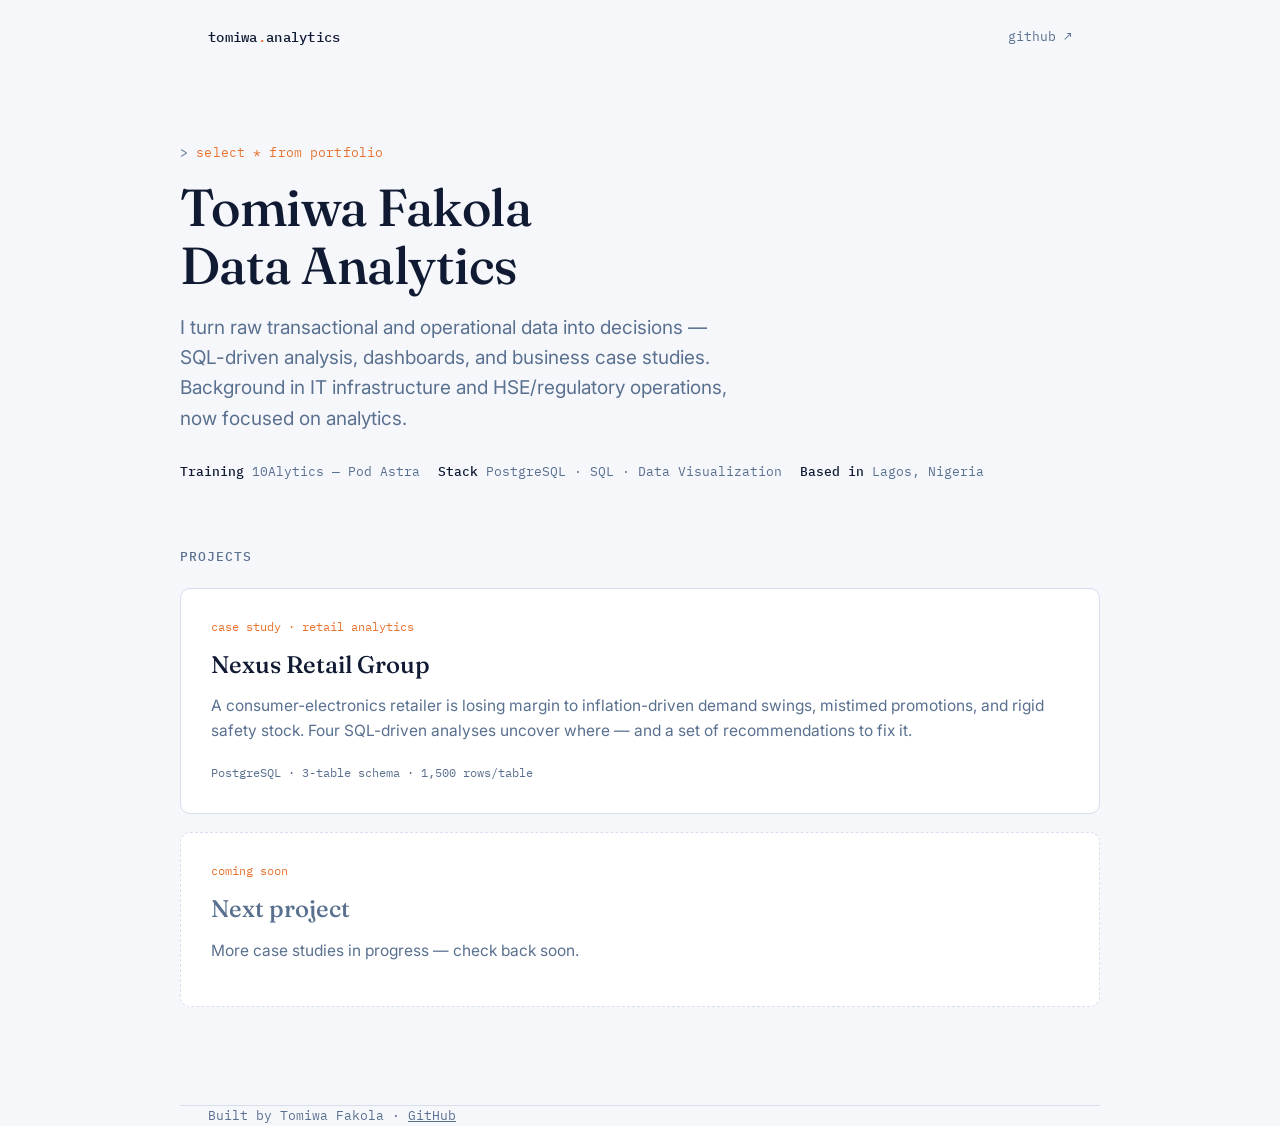
==== index.html @ 02412f5a "Add files via upload" ====
<!DOCTYPE html>
<html lang="en">
<head>
<meta charset="UTF-8">
<meta name="viewport" content="width=device-width, initial-scale=1.0">
<title>Tomiwa Fakola — Data Analytics Portfolio</title>
<meta name="description" content="Data analytics portfolio — SQL case studies, dashboards and business insight projects by Tomiwa Fakola.">
<link rel="stylesheet" href="assets/css/style.css">
</head>
<body>

<nav class="nav">
  <a class="mark" href="index.html">tomiwa<span>.</span>analytics</a>
  <a class="back" href="https://github.com/WeAreTheCreatives" id="gh-link">github ↗</a>
</nav>

<header class="hero wrap">
  <span class="tag">select * from portfolio</span>
  <h1>Tomiwa Fakola<br>Data Analytics</h1>
  <p class="lede">I turn raw transactional and operational data into decisions — SQL-driven analysis, dashboards, and business case studies. Background in IT infrastructure and HSE/regulatory operations, now focused on analytics.</p>
  <div class="meta">
    <span><strong>Training</strong> 10Alytics — Pod Astra</span>
    <span><strong>Stack</strong> PostgreSQL · SQL · Data Visualization</span>
    <span><strong>Based in</strong> Lagos, Nigeria</span>
  </div>
</header>

<section class="projects wrap">
  <h2>Projects</h2>

  <a class="card" href="projects/nexus-retail-group.html">
    <span class="card-tag">case study · retail analytics</span>
    <h3>Nexus Retail Group</h3>
    <p>A consumer-electronics retailer is losing margin to inflation-driven demand swings, mistimed promotions, and rigid safety stock. Four SQL-driven analyses uncover where — and a set of recommendations to fix it.</p>
    <span class="stack">PostgreSQL · 3-table schema · 1,500 rows/table</span>
  </a>

  <div class="card placeholder">
    <span class="card-tag">coming soon</span>
    <h3>Next project</h3>
    <p>More case studies in progress — check back soon.</p>
  </div>
</section>

<footer class="wrap">
  <p>Built by Tomiwa Fakola · <a href="https://github.com/WeAreTheCreatives" id="gh-footer">GitHub</a></p>
</footer>

</body>
</html>
---- assets/css/style.css ----
@import url('https://fonts.googleapis.com/css2?family=Fraunces:opsz,wght@9..144,400;9..144,500;9..144,600&family=Inter:wght@400;500;600&family=IBM+Plex+Mono:wght@400;500&display=swap');

:root{
  --ink:#101B33;
  --paper:#F6F7FB;
  --signal:#E8732E;
  --slate:#59708F;
  --mist:#E3E9F5;
  --line:#D7DEEC;
  --white:#FFFFFF;
  --maxw:920px;
}

*{box-sizing:border-box;}
html{scroll-behavior:smooth;}
body{
  margin:0;
  background:var(--paper);
  color:var(--ink);
  font-family:'Inter',sans-serif;
  font-size:17px;
  line-height:1.6;
  -webkit-font-smoothing:antialiased;
}

a{color:var(--ink);}
a:focus-visible,button:focus-visible{outline:2px solid var(--signal);outline-offset:3px;}

img{max-width:100%;display:block;border-radius:6px;}

.wrap{max-width:var(--maxw);margin:0 auto;padding:0 28px;}

/* ---------- Nav ---------- */
.nav{
  display:flex;justify-content:space-between;align-items:center;
  padding:26px 28px;max-width:var(--maxw);margin:0 auto;
}
.nav .mark{
  font-family:'IBM Plex Mono',monospace;font-size:14px;font-weight:500;
  color:var(--ink);text-decoration:none;letter-spacing:0.02em;
}
.nav .mark span{color:var(--signal);}
.nav a.back{
  font-family:'IBM Plex Mono',monospace;font-size:13px;color:var(--slate);
  text-decoration:none;
}
.nav a.back:hover{color:var(--signal);}

/* ---------- Eyebrow / mono tag (signature element) ---------- */
.tag{
  font-family:'IBM Plex Mono',monospace;
  font-size:13px;
  color:var(--signal);
  letter-spacing:0.01em;
  display:inline-block;
  margin-bottom:14px;
}
.tag::before{content:"> ";color:var(--slate);}

/* ---------- Hero ---------- */
.hero{padding:64px 0 56px;}
.hero h1{
  font-family:'Fraunces',serif;
  font-weight:500;
  font-size:clamp(34px,5vw,52px);
  line-height:1.12;
  margin:0 0 18px;
  letter-spacing:-0.01em;
}
.hero p.lede{
  font-size:19px;color:var(--slate);max-width:560px;margin:0 0 28px;
}
.hero .meta{
  font-family:'IBM Plex Mono',monospace;font-size:13px;color:var(--slate);
  display:flex;gap:18px;flex-wrap:wrap;
}
.hero .meta strong{color:var(--ink);font-weight:500;}

/* ---------- Project cards (index page) ---------- */
.projects{padding:8px 0 80px;}
.projects h2{
  font-family:'IBM Plex Mono',monospace;font-size:13px;font-weight:500;
  color:var(--slate);text-transform:uppercase;letter-spacing:0.08em;
  margin:0 0 20px;
}
.card{
  display:block;text-decoration:none;color:inherit;
  border:1px solid var(--line);border-radius:10px;
  padding:28px 30px;margin-bottom:18px;background:var(--white);
  transition:border-color .15s ease, transform .15s ease;
}
.card:hover{border-color:var(--signal);transform:translateY(-2px);}
.card .card-tag{
  font-family:'IBM Plex Mono',monospace;font-size:12px;color:var(--signal);
  margin-bottom:10px;display:block;
}
.card h3{
  font-family:'Fraunces',serif;font-weight:500;font-size:24px;margin:0 0 10px;
}
.card p{margin:0 0 14px;color:var(--slate);font-size:15.5px;}
.card .stack{
  font-family:'IBM Plex Mono',monospace;font-size:12px;color:var(--slate);
}
.card.placeholder{
  border-style:dashed;color:var(--slate);
}
.card.placeholder:hover{transform:none;border-color:var(--line);}

/* ---------- Section ---------- */
.section{padding:44px 0;border-top:1px solid var(--line);}
.section:first-of-type{border-top:none;}
.section h2{
  font-family:'Fraunces',serif;font-weight:500;font-size:28px;margin:0 0 16px;
}
.section p{color:var(--ink);}
.section p.muted{color:var(--slate);}

/* stat row */
.stats{display:flex;gap:14px;flex-wrap:wrap;margin:26px 0 8px;}
.stat{
  background:var(--mist);border-radius:8px;padding:16px 18px;flex:1;min-width:150px;
}
.stat .num{font-family:'Fraunces',serif;font-size:22px;font-weight:500;}
.stat .lbl{font-family:'IBM Plex Mono',monospace;font-size:11.5px;color:var(--slate);margin-top:4px;}

/* problem list */
.problems{display:grid;gap:14px;margin-top:22px;}
.problem{border:1px solid var(--line);border-radius:8px;padding:18px 20px;background:var(--white);}
.problem .n{font-family:'IBM Plex Mono',monospace;color:var(--signal);font-size:13px;}
.problem h4{margin:6px 0 6px;font-size:16.5px;font-weight:600;}
.problem p{margin:0;color:var(--slate);font-size:15px;}

/* insight blocks */
.insight-block{margin:40px 0;}
.insight-block .k{
  font-family:'IBM Plex Mono',monospace;font-size:12px;color:var(--slate);
  margin-bottom:6px;
}
.insight-block h3{font-family:'Fraunces',serif;font-weight:500;font-size:22px;margin:0 0 14px;}
.callout{
  background:var(--ink);color:var(--white);border-radius:8px;
  padding:20px 22px;margin-top:16px;
}
.callout .lbl{
  font-family:'IBM Plex Mono',monospace;font-size:11px;color:#9FB0D0;
  letter-spacing:0.06em;text-transform:uppercase;margin-bottom:8px;
}
.callout p{margin:0;font-size:15.5px;line-height:1.65;color:#EEF2FA;}

/* recommendations */
.reco{counter-reset:reco;display:grid;gap:16px;margin-top:22px;}
.reco-item{
  display:flex;gap:16px;border:1px solid var(--line);border-radius:8px;
  padding:18px 20px;background:var(--white);
}
.reco-item .idx{
  font-family:'Fraunces',serif;font-size:26px;color:var(--signal);font-weight:500;
  min-width:34px;
}
.reco-item h4{margin:0 0 6px;font-size:16px;font-weight:600;}
.reco-item p{margin:0;color:var(--slate);font-size:14.5px;}

/* code / sql */
pre{
  background:var(--ink);color:#DCE6F5;border-radius:8px;padding:20px 22px;
  overflow-x:auto;font-family:'IBM Plex Mono',monospace;font-size:13px;line-height:1.65;
}
pre .cm{color:#7C93BE;}

.downloads{display:flex;gap:12px;flex-wrap:wrap;margin-top:18px;}
.btn{
  font-family:'IBM Plex Mono',monospace;font-size:13px;
  border:1px solid var(--ink);border-radius:6px;padding:10px 16px;
  text-decoration:none;color:var(--ink);display:inline-block;
}
.btn:hover{background:var(--ink);color:var(--white);}
.btn.primary{background:var(--signal);border-color:var(--signal);color:var(--white);}
.btn.primary:hover{background:#CE611F;border-color:#CE611F;}

/* footer */
footer{
  padding:50px 0 70px;border-top:1px solid var(--line);margin-top:20px;
}
footer p{
  font-family:'IBM Plex Mono',monospace;font-size:13px;color:var(--slate);margin:0;
}
footer a{color:var(--slate);}
footer a:hover{color:var(--signal);}

@media (max-width:600px){
  .hero{padding:44px 0 40px;}
  .nav{padding:20px 20px;}
  .wrap{padding:0 20px;}
  .stats{flex-direction:column;}
}
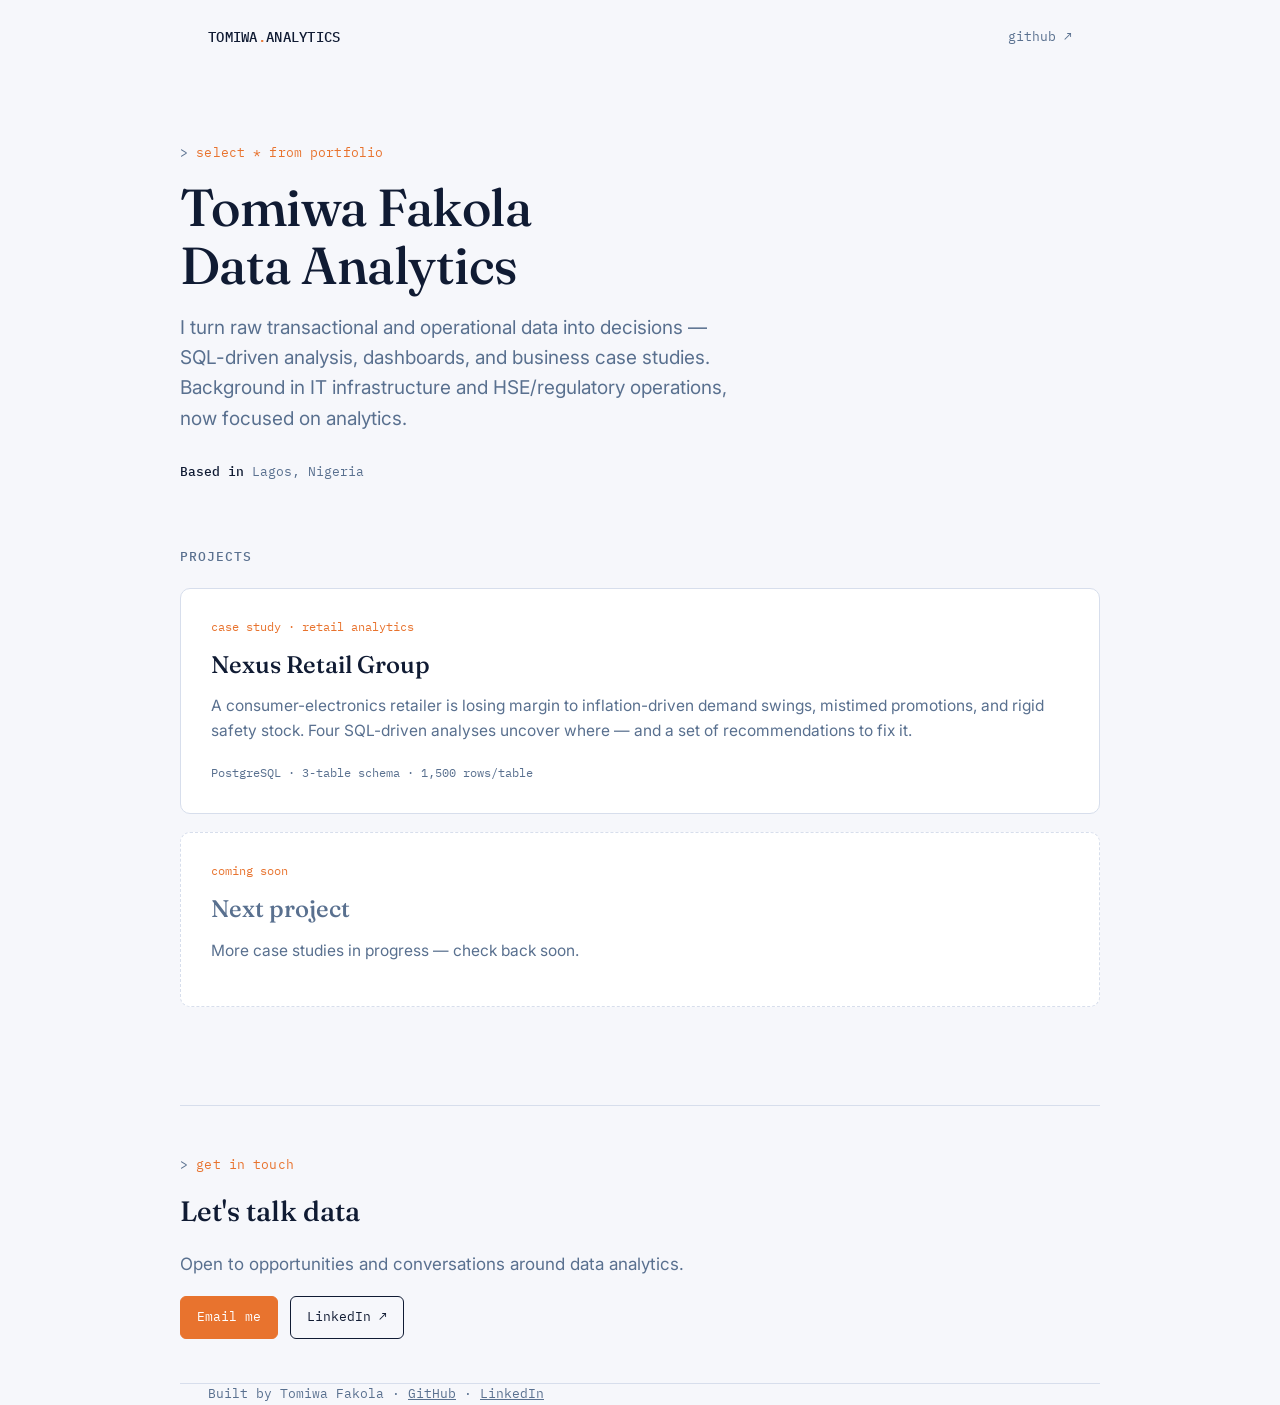
==== commit 8e53bd9b: "Add files via upload" ====
--- a/index.html
+++ b/index.html
@@ -10,8 +10,8 @@
 <body>
 
 <nav class="nav">
-  <a class="mark" href="index.html">tomiwa<span>.</span>analytics</a>
-  <a class="back" href="https://github.com/WeAreTheCreatives" id="gh-link">github ↗</a>
+  <a class="mark" href="index.html">TOMIWA<span>.</span>ANALYTICS</a>
+  <a class="back" href="https://github.com/FakolaTomiwa" id="gh-link">github ↗</a>
 </nav>
 
 <header class="hero wrap">
@@ -19,8 +19,6 @@
   <h1>Tomiwa Fakola<br>Data Analytics</h1>
   <p class="lede">I turn raw transactional and operational data into decisions — SQL-driven analysis, dashboards, and business case studies. Background in IT infrastructure and HSE/regulatory operations, now focused on analytics.</p>
   <div class="meta">
-    <span><strong>Training</strong> 10Alytics — Pod Astra</span>
-    <span><strong>Stack</strong> PostgreSQL · SQL · Data Visualization</span>
     <span><strong>Based in</strong> Lagos, Nigeria</span>
   </div>
 </header>
@@ -42,8 +40,18 @@
   </div>
 </section>
 
+<section class="section wrap" style="border-top:1px solid var(--line);padding-top:44px;">
+  <span class="tag">get in touch</span>
+  <h2 style="font-family:'Fraunces',serif;font-weight:500;font-size:28px;margin:0 0 16px;">Let's talk data</h2>
+  <p style="color:var(--slate);">Open to opportunities and conversations around data analytics.</p>
+  <div class="downloads">
+    <a class="btn primary" href="mailto:fakolaluwtomiwa78@gmail.com">Email me</a>
+    <a class="btn" href="https://www.linkedin.com/in/oluwatomiwa-fakola/">LinkedIn ↗</a>
+  </div>
+</section>
+
 <footer class="wrap">
-  <p>Built by Tomiwa Fakola · <a href="https://github.com/WeAreTheCreatives" id="gh-footer">GitHub</a></p>
+  <p>Built by Tomiwa Fakola · <a href="https://github.com/FakolaTomiwa" id="gh-footer">GitHub</a> · <a href="https://www.linkedin.com/in/oluwatomiwa-fakola/">LinkedIn</a></p>
 </footer>
 
 </body>
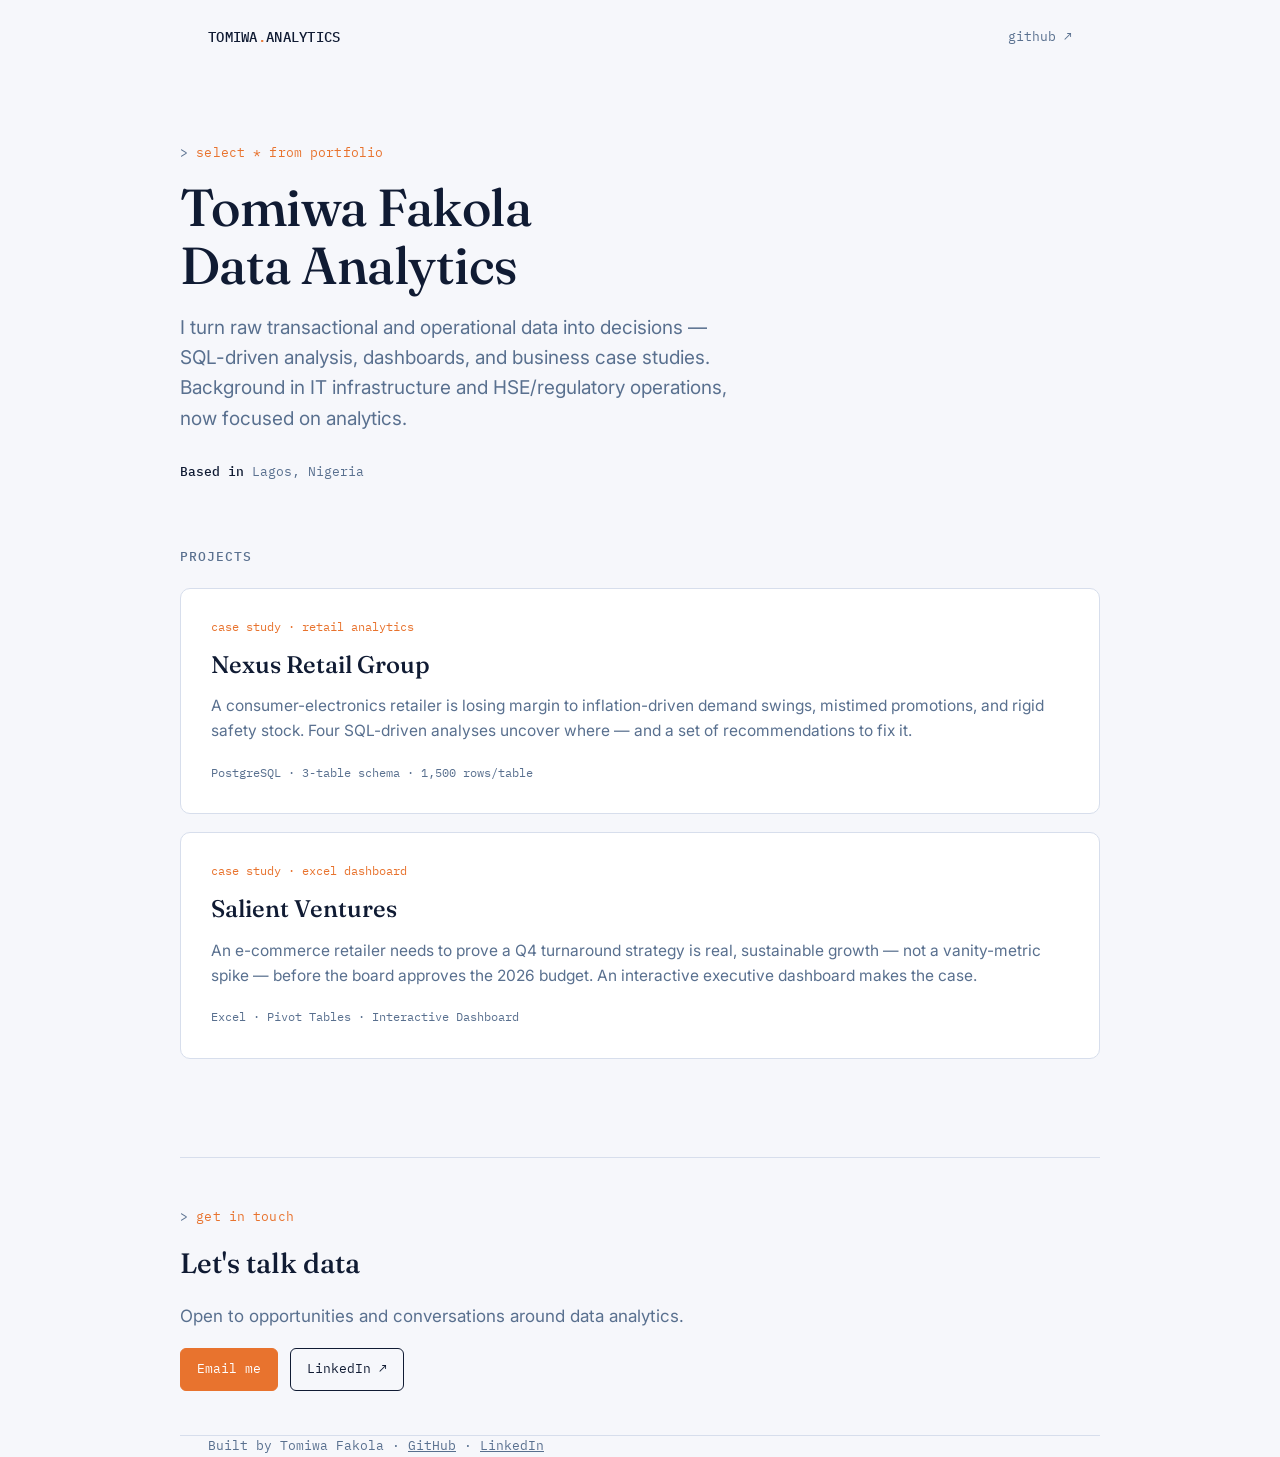
==== commit 6b1691ac: "Add files via upload" ====
--- a/index.html
+++ b/index.html
@@ -5,7 +5,10 @@
 <meta name="viewport" content="width=device-width, initial-scale=1.0">
 <title>Tomiwa Fakola — Data Analytics Portfolio</title>
 <meta name="description" content="Data analytics portfolio — SQL case studies, dashboards and business insight projects by Tomiwa Fakola.">
+<link rel="preconnect" href="https://fonts.googleapis.com">
+<link rel="preconnect" href="https://fonts.gstatic.com" crossorigin>
 <link rel="stylesheet" href="assets/css/style.css">
+<link rel="stylesheet" href="https://fonts.googleapis.com/css2?family=Fraunces:opsz,wght@9..144,400;9..144,500;9..144,600&family=Inter:wght@400;500;600&family=IBM+Plex+Mono:wght@400;500&display=swap" media="print" onload="this.media='all'">
 </head>
 <body>
 
@@ -33,11 +36,12 @@
     <span class="stack">PostgreSQL · 3-table schema · 1,500 rows/table</span>
   </a>
 
-  <div class="card placeholder">
-    <span class="card-tag">coming soon</span>
-    <h3>Next project</h3>
-    <p>More case studies in progress — check back soon.</p>
-  </div>
+  <a class="card" href="projects/salient-ventures.html">
+    <span class="card-tag">case study · excel dashboard</span>
+    <h3>Salient Ventures</h3>
+    <p>An e-commerce retailer needs to prove a Q4 turnaround strategy is real, sustainable growth — not a vanity-metric spike — before the board approves the 2026 budget. An interactive executive dashboard makes the case.</p>
+    <span class="stack">Excel · Pivot Tables · Interactive Dashboard</span>
+  </a>
 </section>
 
 <section class="section wrap" style="border-top:1px solid var(--line);padding-top:44px;">
--- a/assets/css/style.css
+++ b/assets/css/style.css
@@ -1,5 +1,3 @@
-@import url('https://fonts.googleapis.com/css2?family=Fraunces:opsz,wght@9..144,400;9..144,500;9..144,600&family=Inter:wght@400;500;600&family=IBM+Plex+Mono:wght@400;500&display=swap');
-
 :root{
   --ink:#101B33;
   --paper:#F6F7FB;
